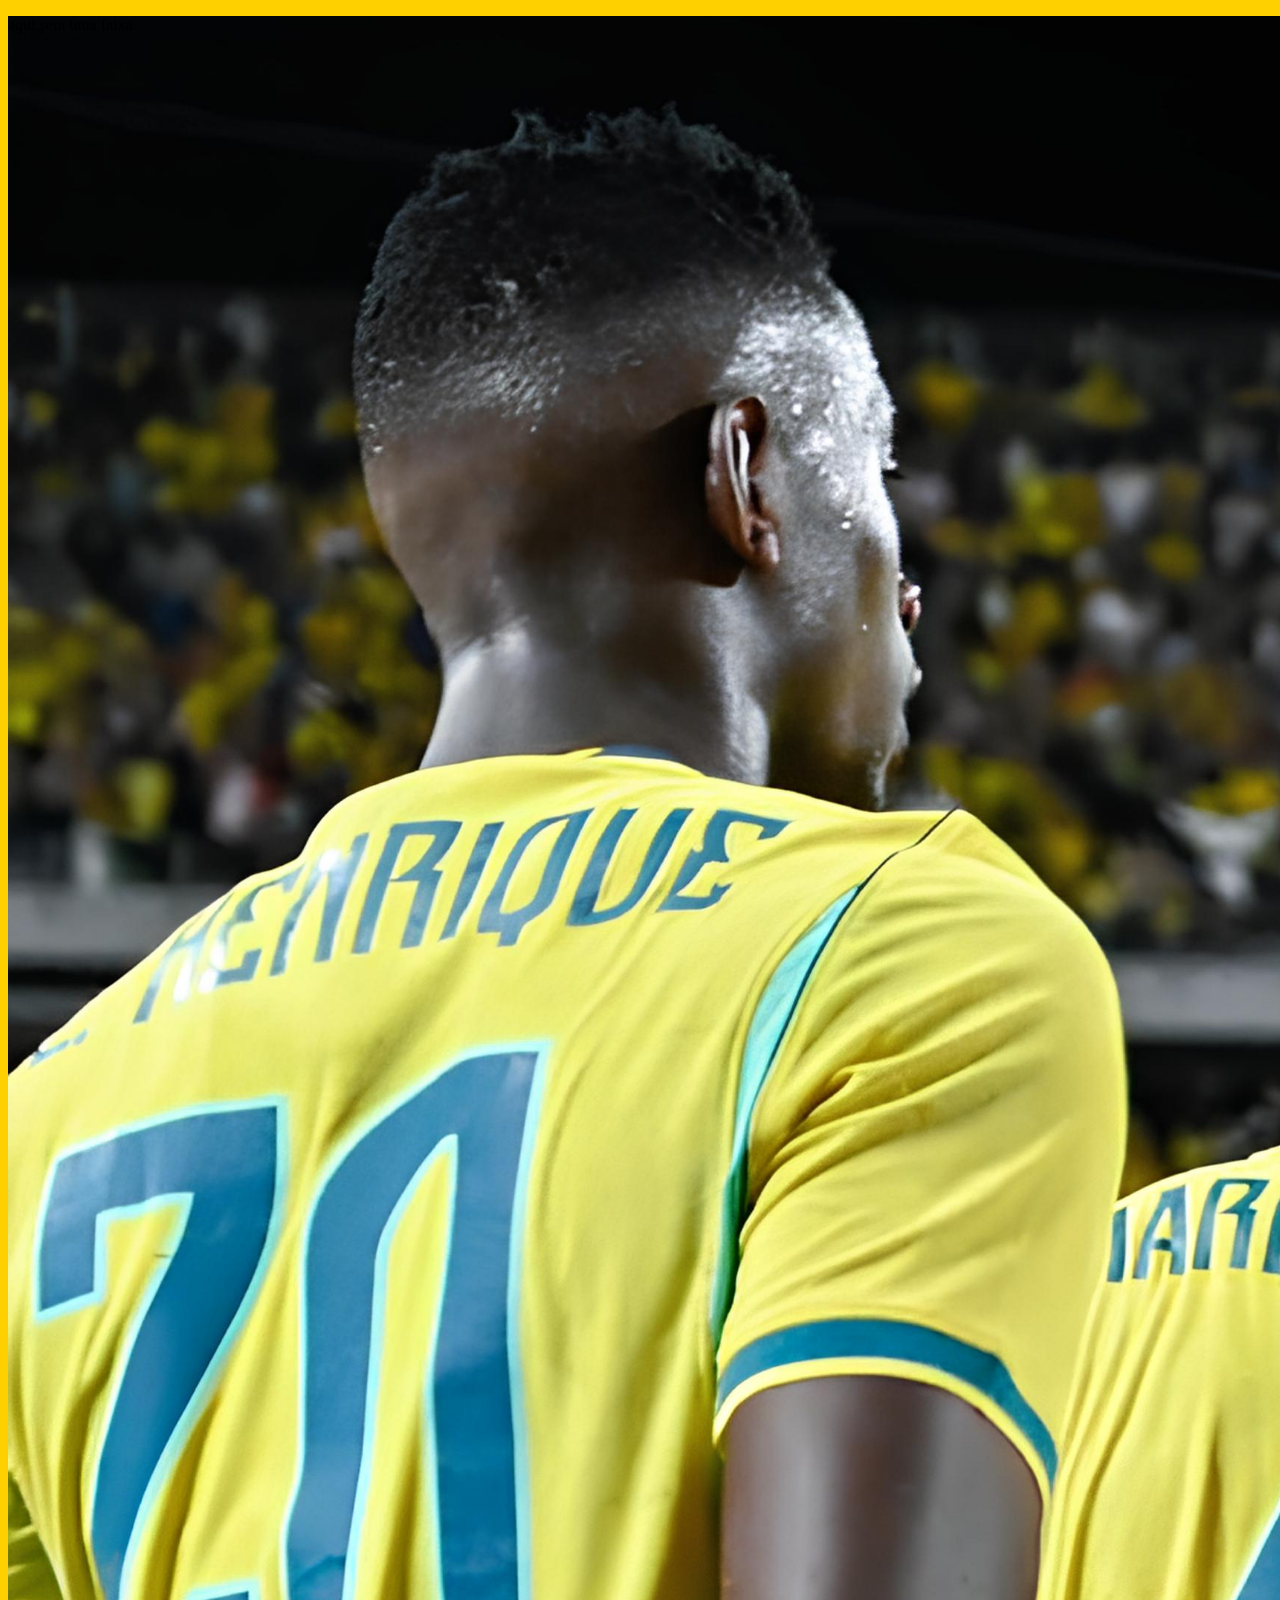
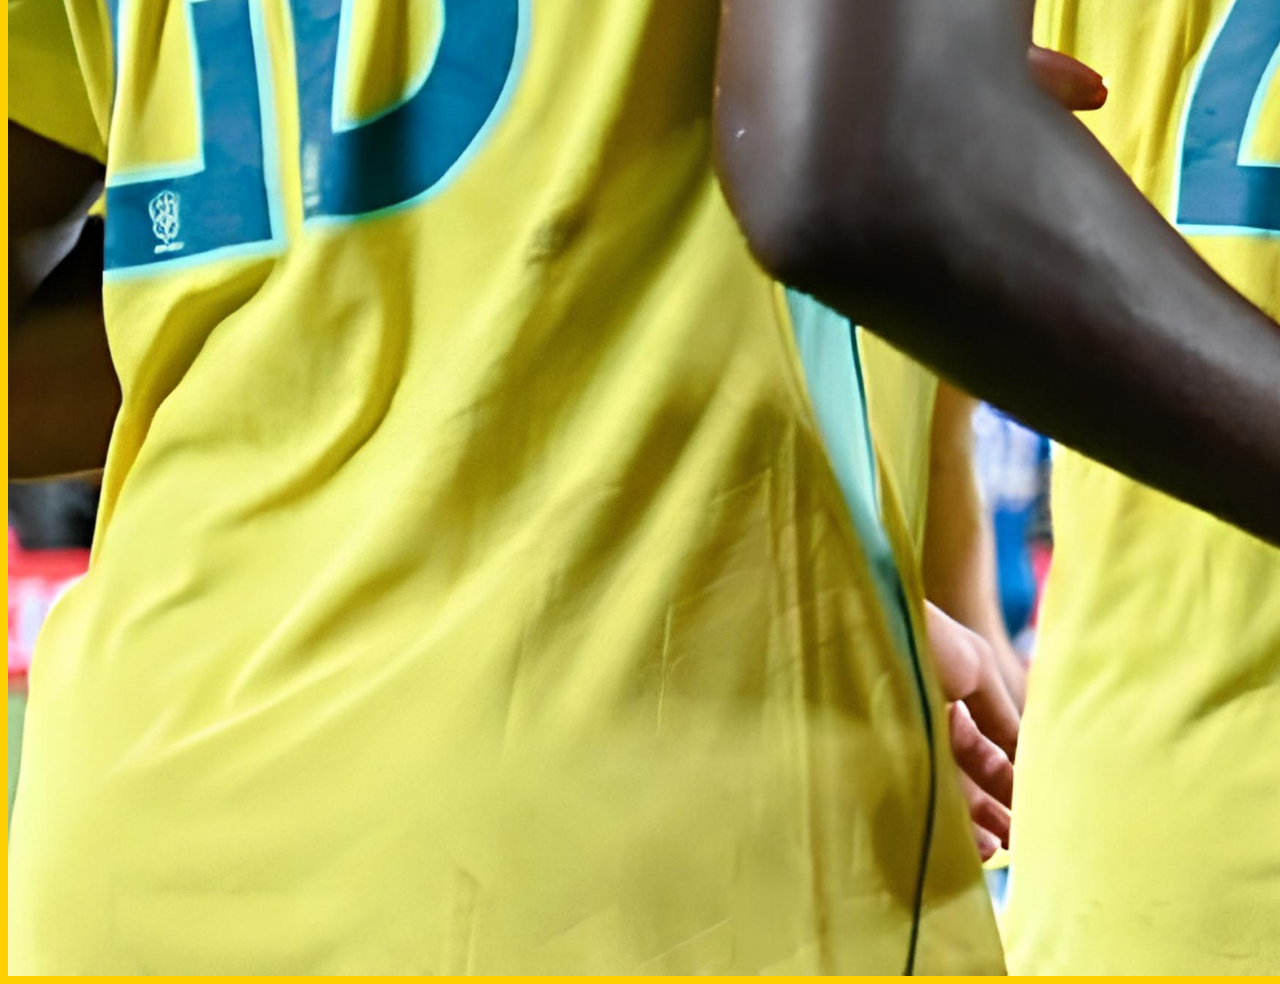
==== html/convocacao.html @ 7934db13 "Continuação do SUPER SITE" ====
<!DOCTYPE html>
<html lang="en">
<head>
    <meta charset="UTF-8">
    <meta name="viewport" content="width=device-width, initial-scale=1.0">
    <link rel="icon" href="https://th.bing.com/th/id/R.3f13447815139e01188f4a72150238d4?rik=tBhQzzdCgq2ejQ&pid=ImgRaw&r=0">
    <link rel="stylesheet" href="../css/estilo2.css">
    <title>Convocação Oficial</title>
</head>
<body>
    <div class="container">
        <div class="faixa">
            <p>aqui sera uma faixa</p>
        </div>
    </div>
    
</body>
</html>
---- css/estilo2.css ----
body{
    background-color: rgb(255, 208, 0);
    height: 200vw;
}

.container{
    background-image: url("../imagens/imagem2.jpg");
    background-size: cover;
    width: 100vw;
    height: 100%;
}
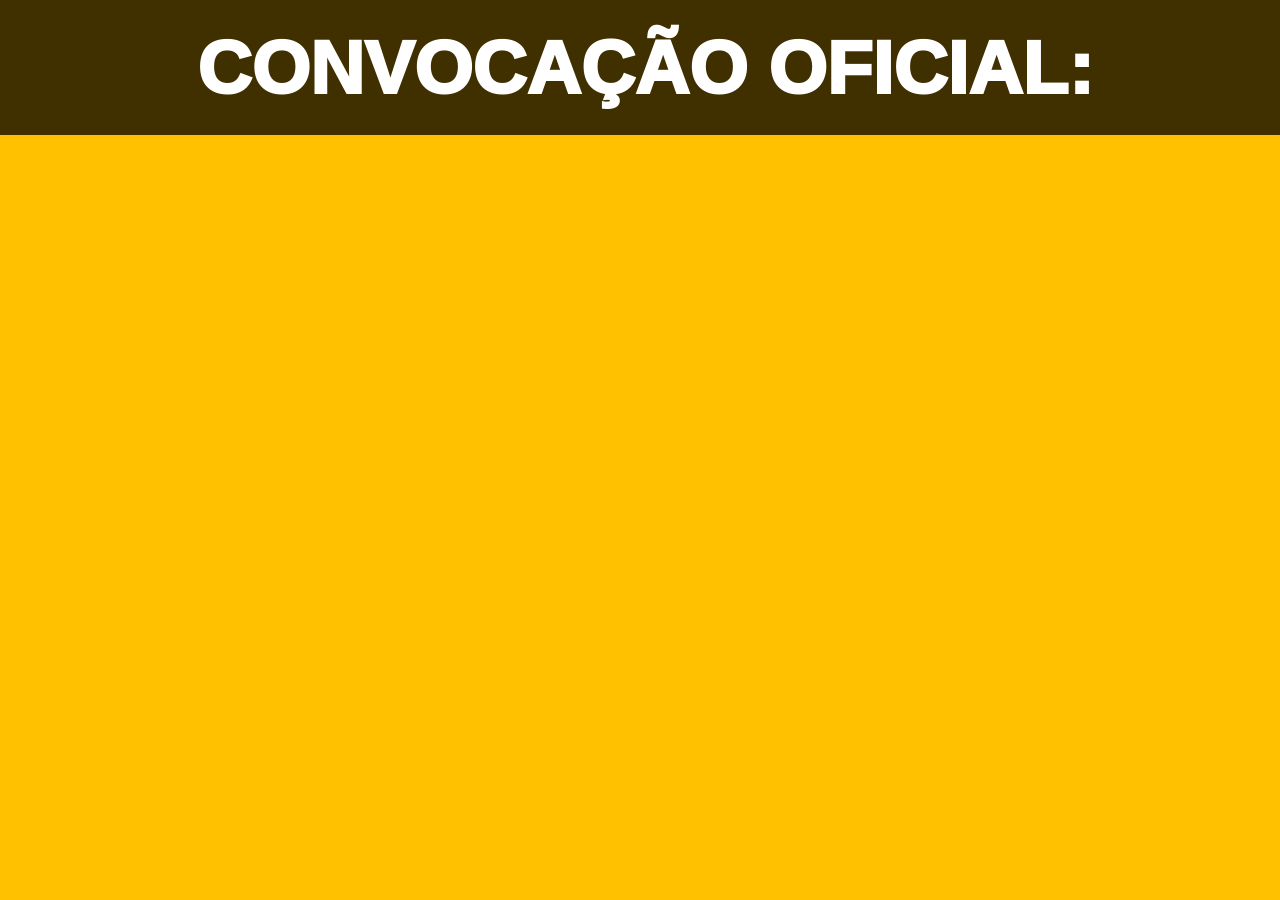
==== commit 067a3a1e: "Continuando o site" ====
--- a/html/convocacao.html
+++ b/html/convocacao.html
@@ -9,8 +9,8 @@
 </head>
 <body>
     <div class="container">
-        <div class="faixa">
-            <p>aqui sera uma faixa</p>
+        <div class="titulo">
+            <p>CONVOCAÇÃO OFICIAL:</p>
         </div>
     </div>
     
--- a/css/estilo2.css
+++ b/css/estilo2.css
@@ -1,11 +1,24 @@
 body{
-    background-color: rgb(255, 208, 0);
-    height: 200vw;
+    background-color: #ffc100;
+    font-family: 'Segoe UI', Tahoma, Geneva, Verdana, sans-serif;
+    margin: 0;
+    padding: 0;
+    overflow-x: hidden;
+}
+.container{
+
 }
 
-.container{
-    background-image: url("../imagens/imagem2.jpg");
-    background-size: cover;
+.titulo{
+    display: flex;         
+    justify-content: center; 
+    align-items: center;    
+    background-color: rgb(0, 0, 0, 0.75);
     width: 100vw;
-    height: 100%;
-}+    max-height: 125px;               
+    padding: 5px;
+    font-size: 75PX;
+    font-weight: 1000;
+    color: rgb(255, 255, 255);
+
+}
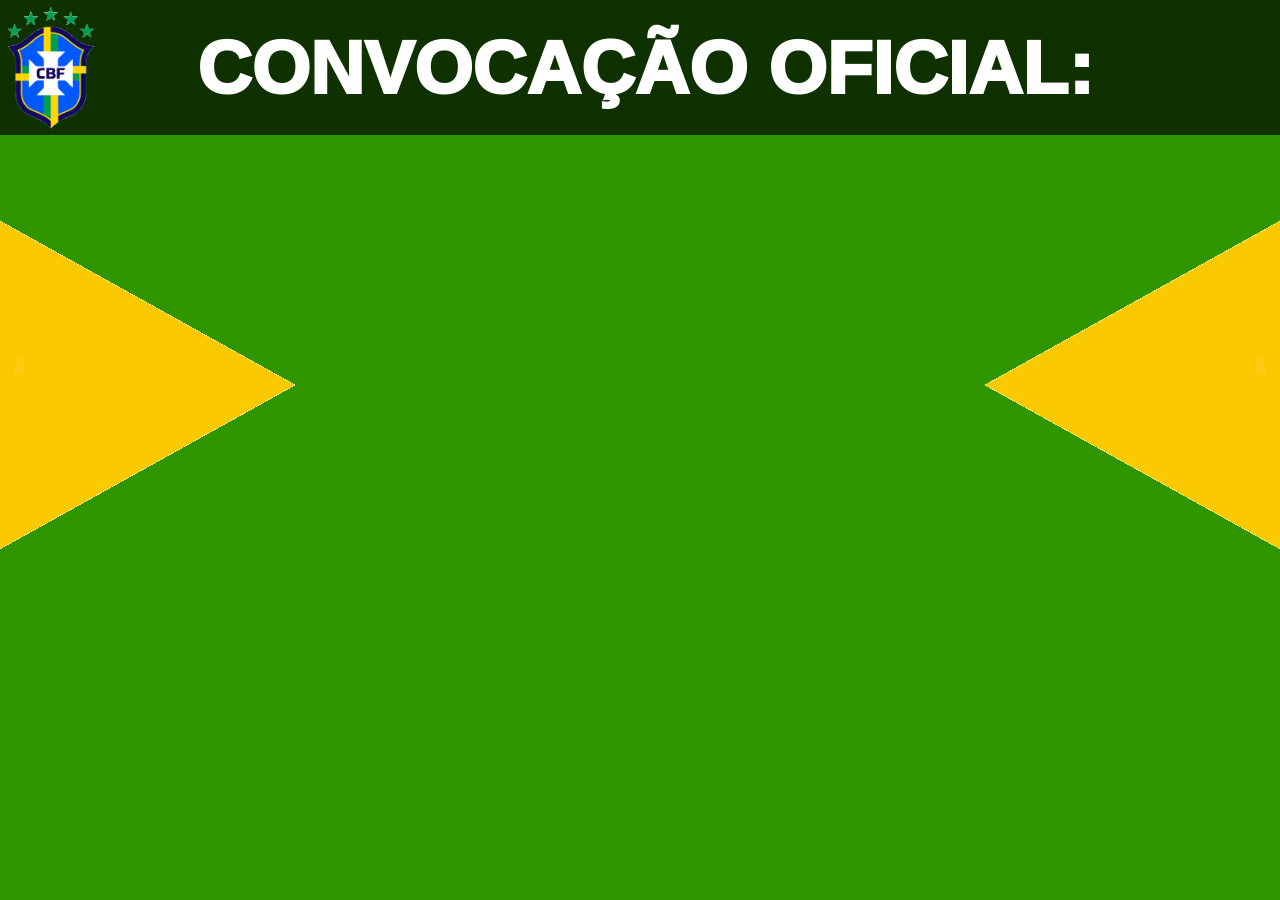
==== commit de02a924: "Continuação do Site" ====
--- a/html/convocacao.html
+++ b/html/convocacao.html
@@ -11,6 +11,15 @@
     <div class="container">
         <div class="titulo">
             <p>CONVOCAÇÃO OFICIAL:</p>
+            <img src="../imagens/cbf.png">
+        </div>
+        <div class="imagens">
+            <div class="mbrasil1">
+                <img src="../imagens/meiobrasil.png">
+            </div>
+            <div class="mbrasil2">
+                <img src="../imagens/meiobrasil.png">
+            </div>
         </div>
     </div>
     
--- a/css/estilo2.css
+++ b/css/estilo2.css
@@ -1,24 +1,56 @@
 body{
-    background-color: #ffc100;
+    background-color: #2f9600;
     font-family: 'Segoe UI', Tahoma, Geneva, Verdana, sans-serif;
     margin: 0;
     padding: 0;
     overflow-x: hidden;
-}
-.container{
-
 }
 
 .titulo{
     display: flex;         
     justify-content: center; 
     align-items: center;    
-    background-color: rgb(0, 0, 0, 0.75);
+    background-color: rgb(0, 0, 0, 0.67);
     width: 100vw;
     max-height: 125px;               
     padding: 5px;
     font-size: 75PX;
     font-weight: 1000;
     color: rgb(255, 255, 255);
+    z-index: 1;
 
 }
+
+.titulo img{
+    height: 125px;
+    position: absolute;
+    top: 5px;
+    left: 0.5%;
+}
+
+.imagens{
+    display: flex;
+    justify-content: center;
+    align-items: center;
+    width: 100vw;
+    overflow: hidden;
+    margin-top: 15S0px;
+}
+
+.mbrasil1,
+.mbrasil2{
+    flex: 1;
+    display: flex;
+    justify-content: center;
+}
+
+.mbrasil1 img{
+    opacity: 1;
+    margin-left: -450px;
+}
+
+.mbrasil2 img{
+    opacity: 1;
+    transform: scaleX(-1);
+    margin-right: -450px;
+}
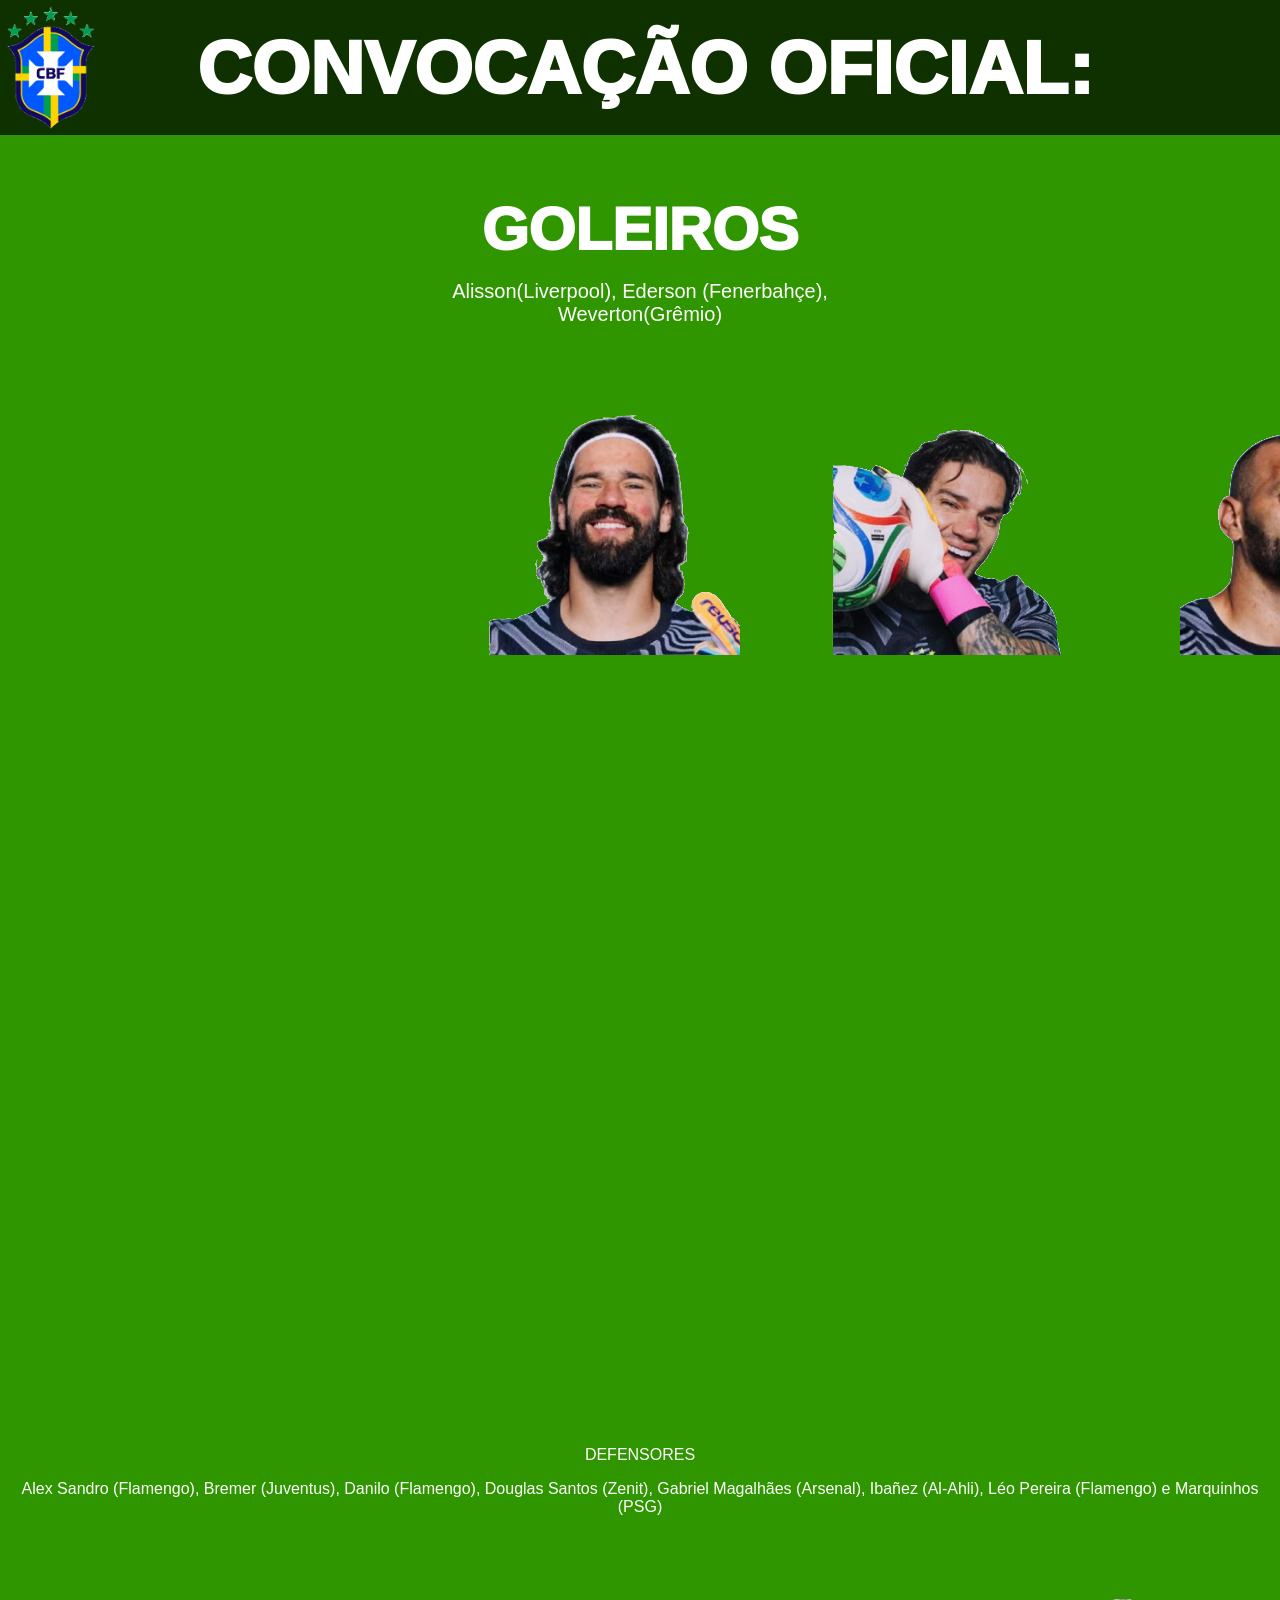
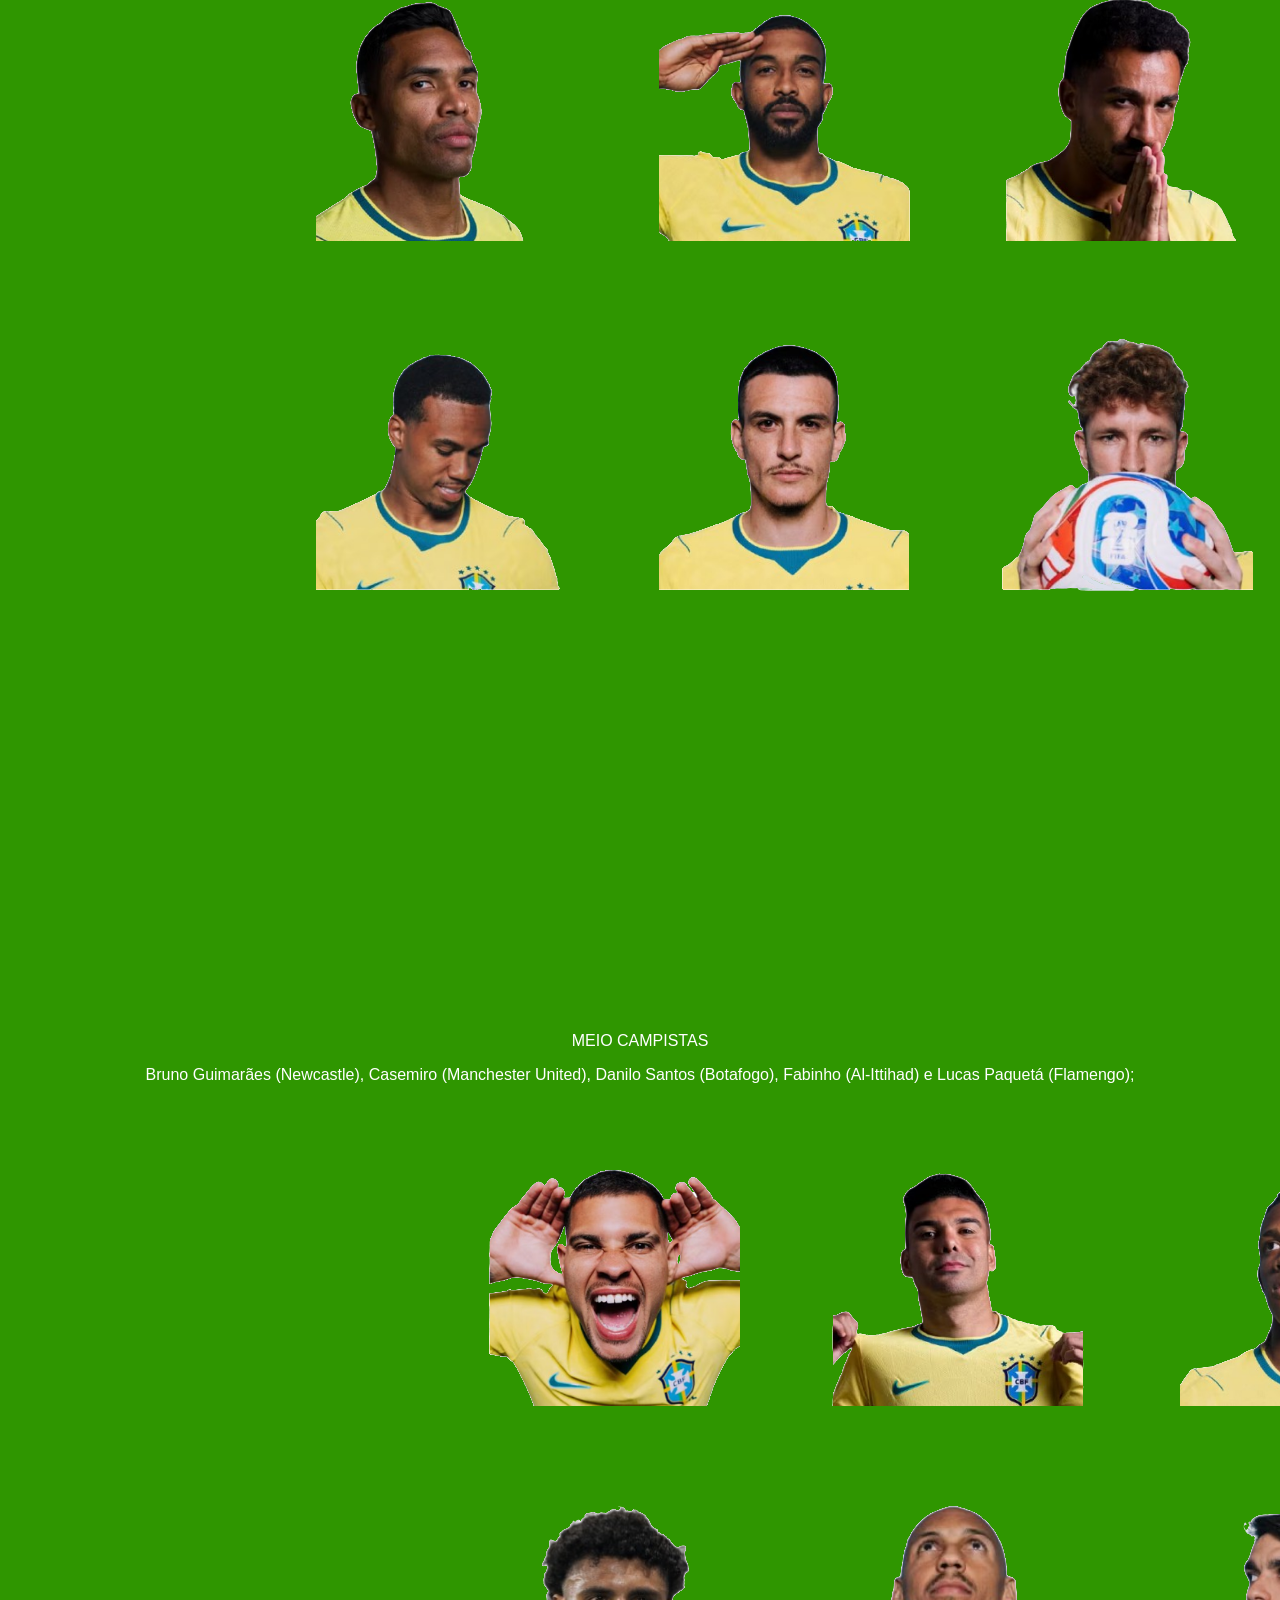
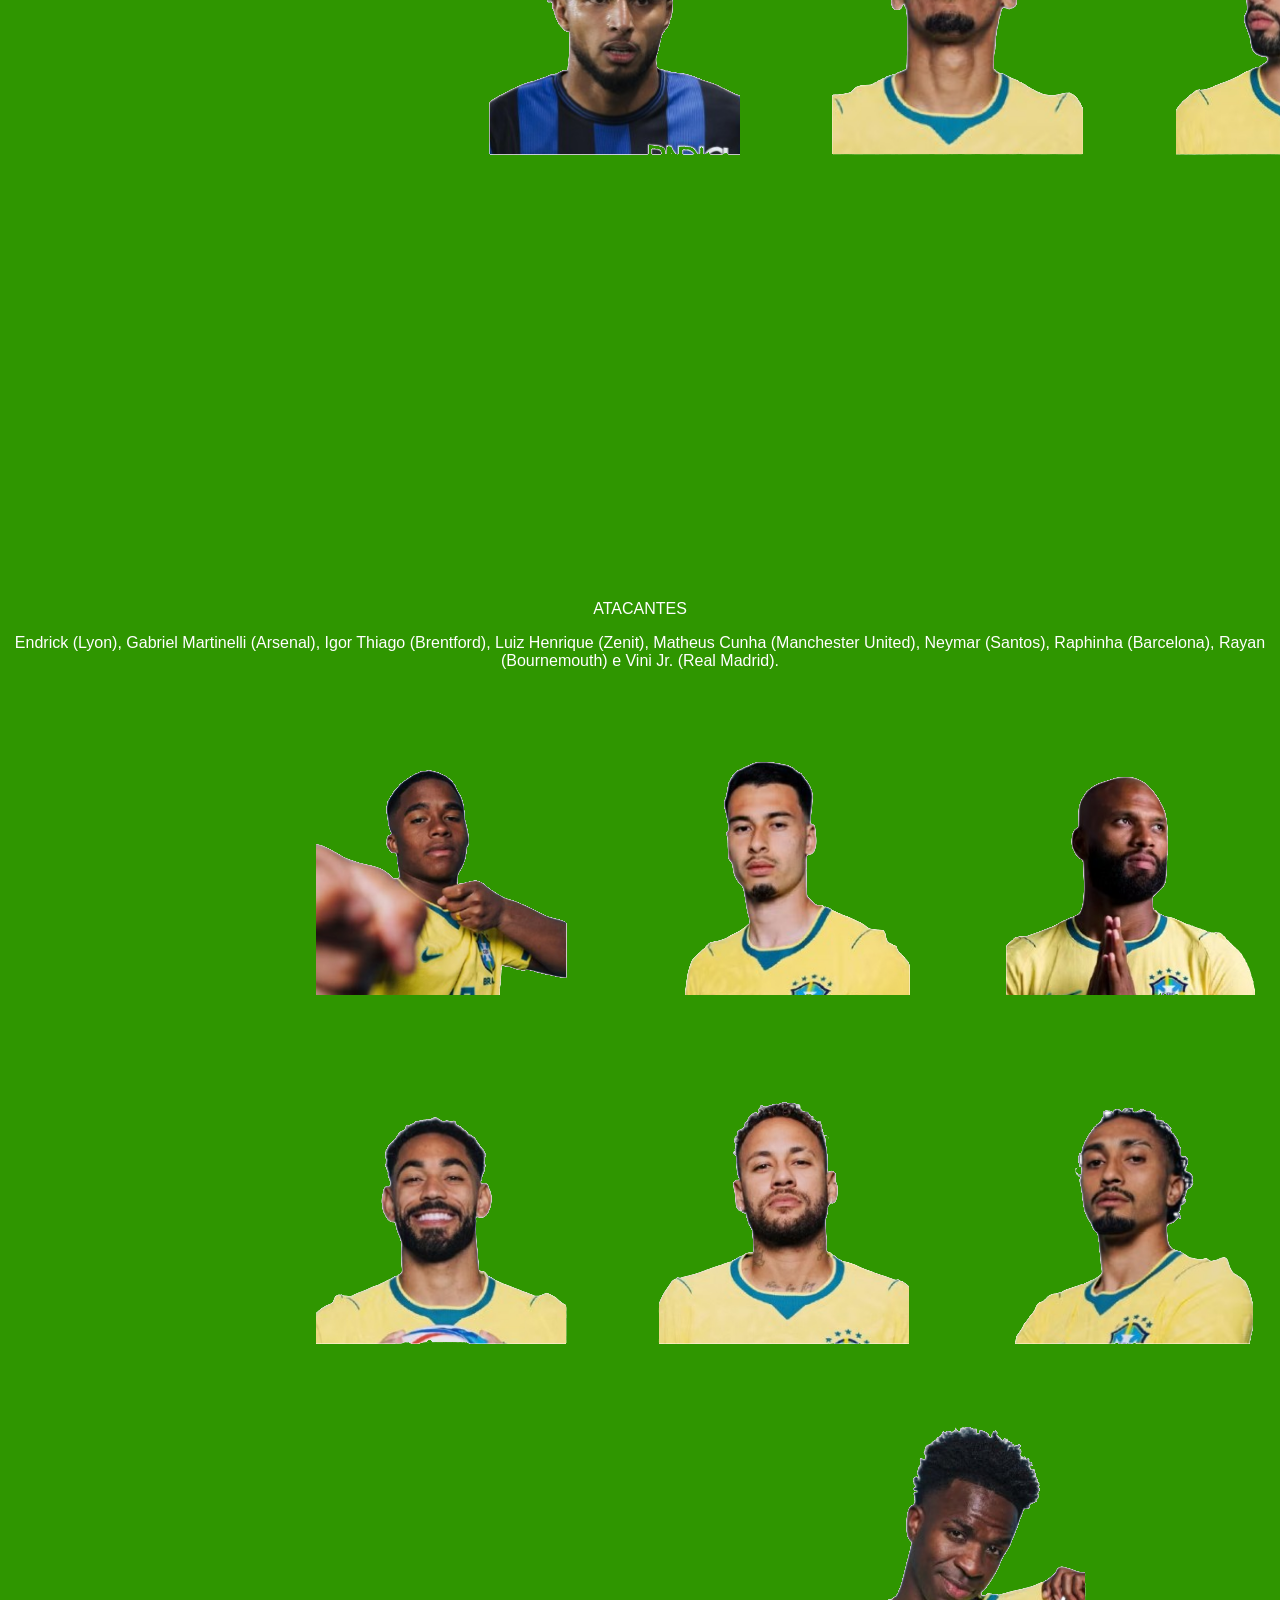
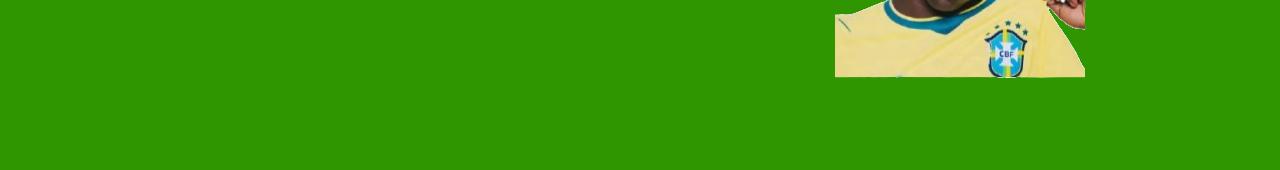
==== commit 854a822b: "Continuando o Site (TERMINAR EM CASA😎)" ====
--- a/html/convocacao.html
+++ b/html/convocacao.html
@@ -13,15 +13,30 @@
             <p>CONVOCAÇÃO OFICIAL:</p>
             <img src="../imagens/cbf.png">
         </div>
-        <div class="imagens">
-            <div class="mbrasil1">
-                <img src="../imagens/meiobrasil.png">
+        <div class="convocados">
+            <div class="goleiros">
+                <p id="goleiros">GOLEIROS</p>
+                <p id="gnomes">Alisson(Liverpool), Ederson (Fenerbahçe), Weverton(Grêmio)</p>
+                <img src="../imagens/goleiros.png">
             </div>
-            <div class="mbrasil2">
-                <img src="../imagens/meiobrasil.png">
+            <div class="defesa">
+                <p id="defesa">DEFENSORES</p>
+                <p>Alex Sandro (Flamengo), Bremer (Juventus), Danilo (Flamengo), Douglas Santos (Zenit), Gabriel Magalhães (Arsenal), Ibañez (Al-Ahli), Léo Pereira (Flamengo) e Marquinhos (PSG)</p>
+                <img src="../imagens/defesa.png">
+            </div>
+            <div class="mcampo">
+                <p id="mcampos">MEIO CAMPISTAS</p>
+                <p>Bruno Guimarães (Newcastle), Casemiro (Manchester United), Danilo Santos (Botafogo), Fabinho (Al-Ittihad) e Lucas Paquetá (Flamengo);</p>
+                <img src="../imagens/mcampistas.png">
+            </div>
+            <div class="ataque">
+                <p id="ataque">ATACANTES</p>
+                <p>Endrick (Lyon), Gabriel Martinelli (Arsenal), Igor Thiago (Brentford), Luiz Henrique (Zenit), Matheus Cunha (Manchester United), Neymar (Santos), Raphinha (Barcelona), Rayan (Bournemouth) e Vini Jr. (Real Madrid).</p>
+                <img src="../imagens/ataque.png">
             </div>
         </div>
+
+        </div>
     </div>
-    
 </body>
 </html>
--- a/css/estilo2.css
+++ b/css/estilo2.css
@@ -28,29 +28,25 @@
     left: 0.5%;
 }
 
-.imagens{
-    display: flex;
-    justify-content: center;
-    align-items: center;
-    width: 100vw;
-    overflow: hidden;
-    margin-top: 15S0px;
+.convocados{
+    color:white;
+    text-align: center;
+    font-family:'Segoe UI', Tahoma, Geneva, Verdana, sans-serif;
 }
 
-.mbrasil1,
-.mbrasil2{
-    flex: 1;
-    display: flex;
-    justify-content: center;
+#goleiros{
+    font-family: 'Segoe UI', Tahoma, Geneva, Verdana, sans-serif;
+    font-weight: 1000;
+    font-size: 60px;
+    max-height: 25px;
 }
 
-.mbrasil1 img{
-    opacity: 1;
-    margin-left: -450px;
-}
-
-.mbrasil2 img{
-    opacity: 1;
-    transform: scaleX(-1);
-    margin-right: -450px;
-}
+#gnomes{
+    font-family: 'Lucida Sans', 'Lucida Sans Regular', 'Lucida Grande', 'Lucida Sans Unicode', Geneva, Verdana, sans-serif;
+    justify-content: center;
+    font-weight: 500;
+    font-size: 20px;
+    max-width: 500px;
+    margin-left: auto;
+    margin-right: auto;
+}
